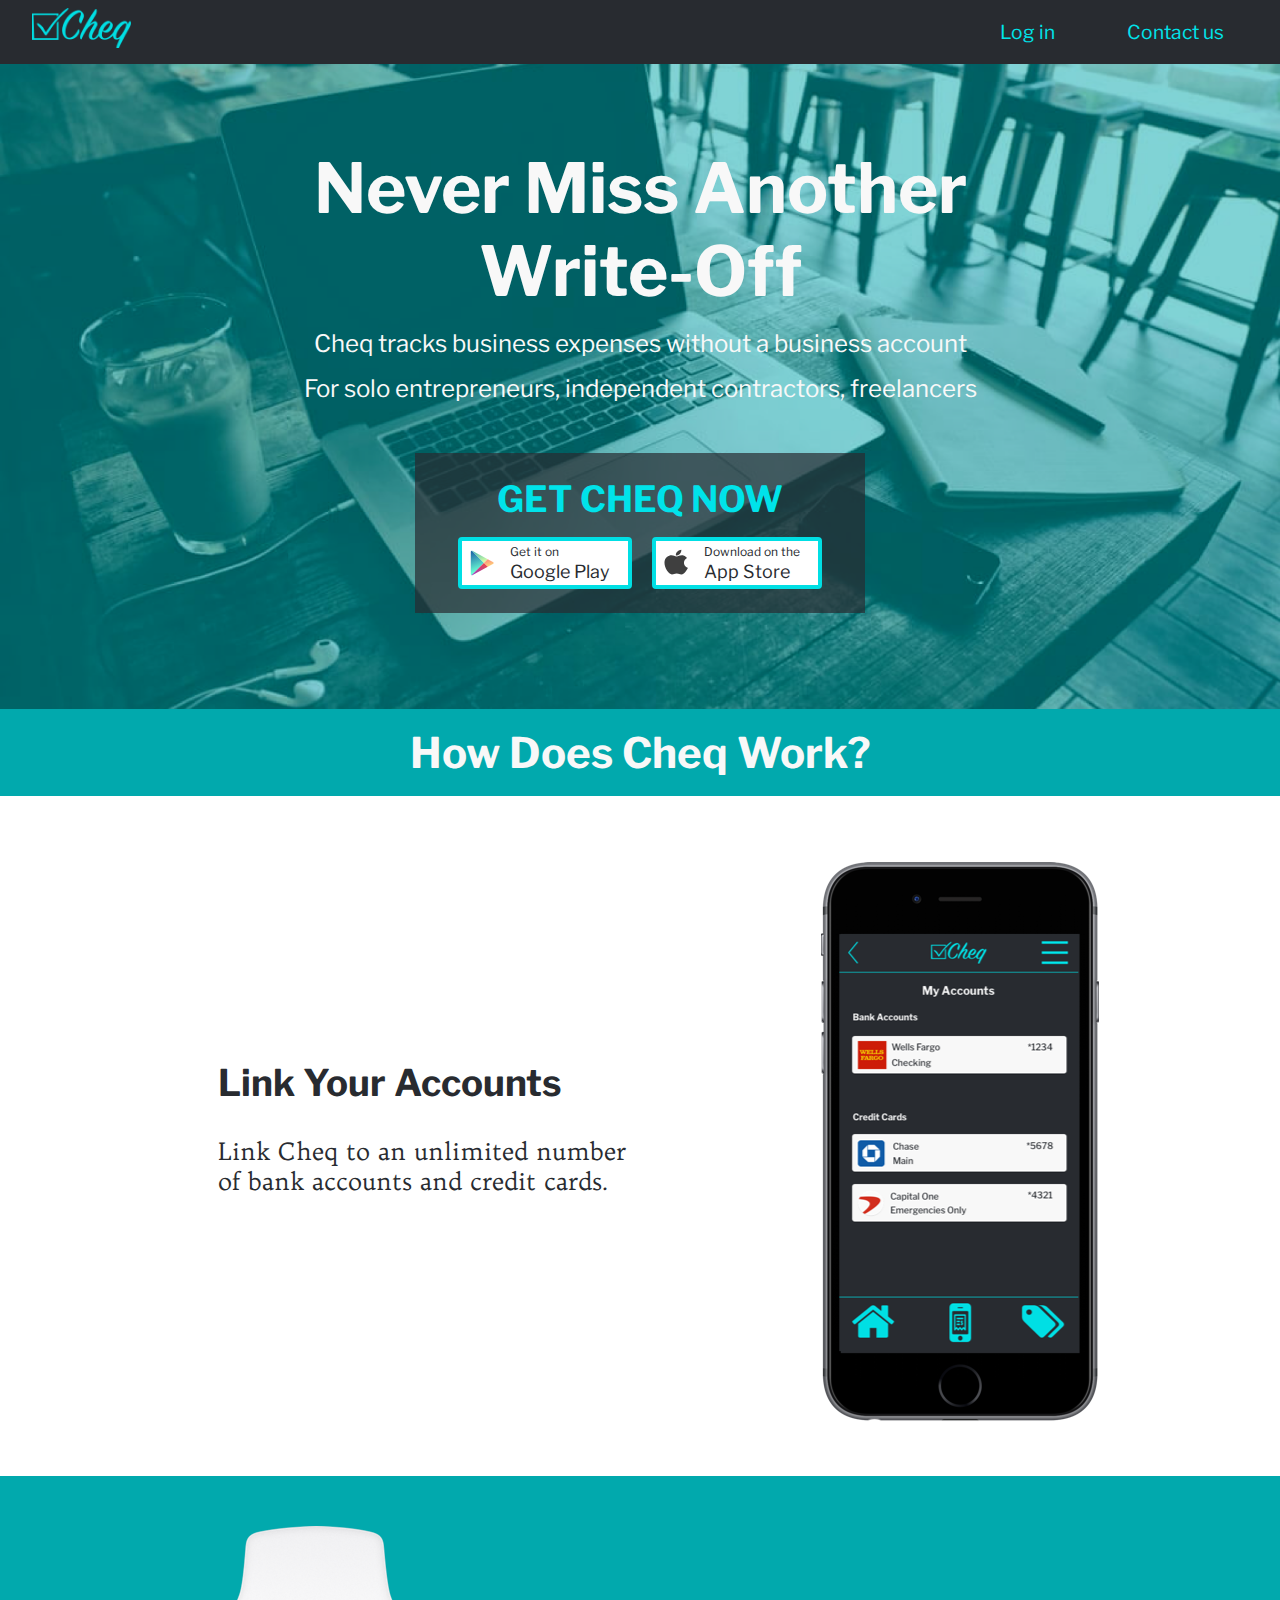
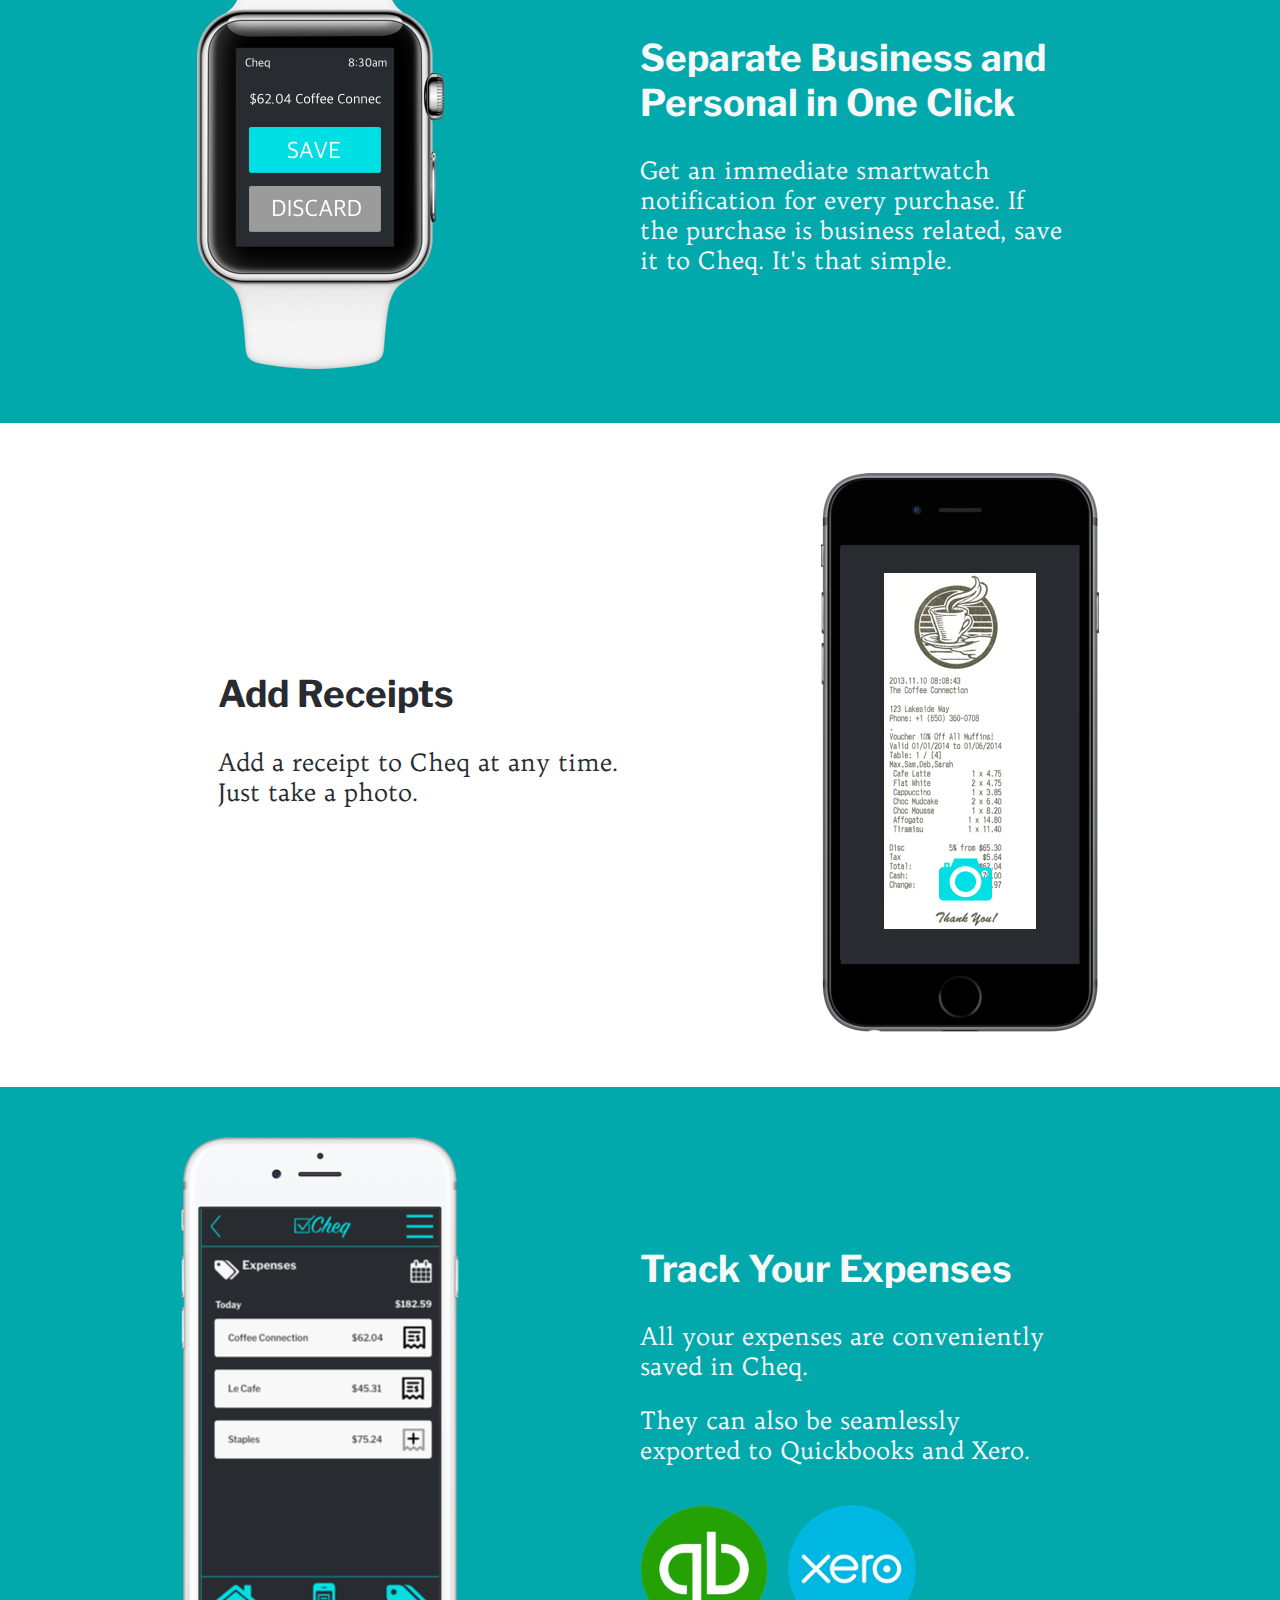
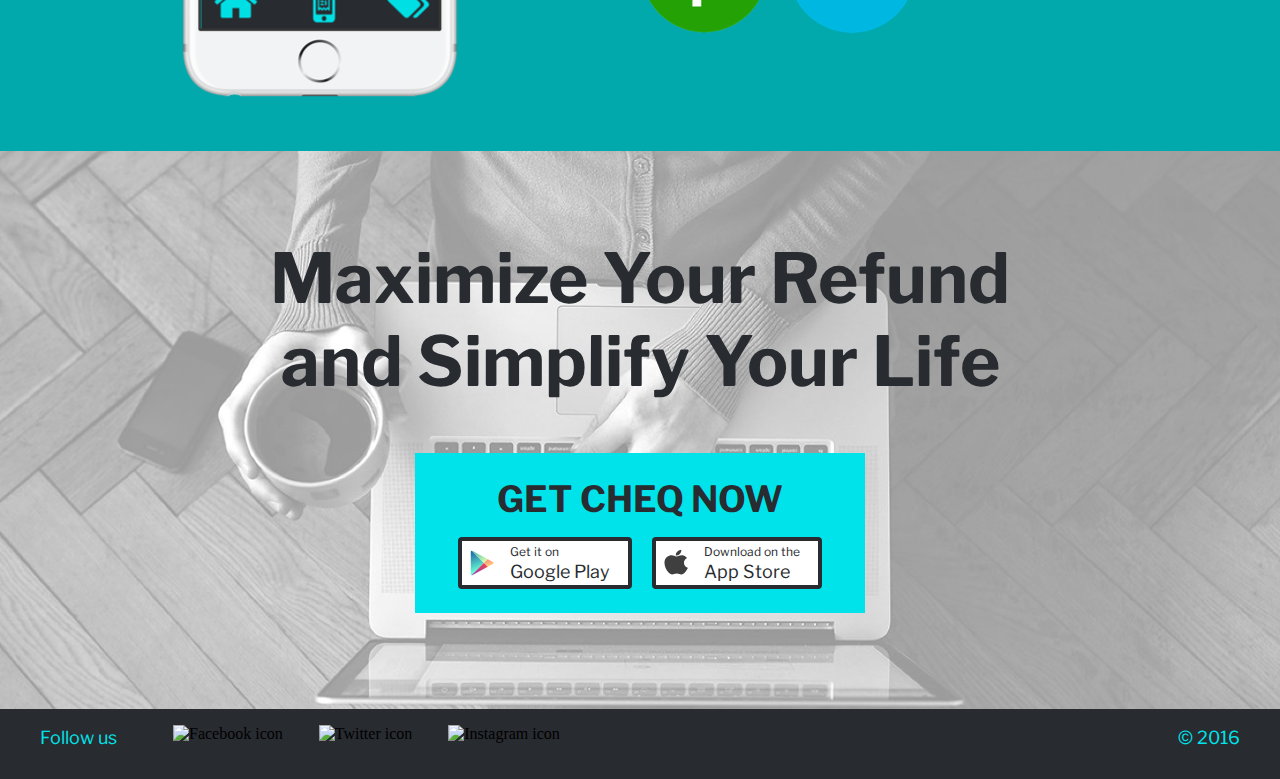
==== index.html @ eb5b0253 "Font-size media query added" ====
<!DOCTYPE html>
<head>
  <title>Cheq - Finance for Freelance</title>
  <link rel="stylesheet" href="styles.css"/>
  <link href="https://fonts.googleapis.com/css?family=Libre+Franklin:400,700|Trykker" rel="stylesheet">
</head>

<body>
  <header>
    <div class="header-container">
      <img class="logo" alt="Cheq Logo" src="Images/Cheq_Logo.png"/>
      <nav>
        <p class="header-text">Contact us</p>
        <p class="header-text">Log in</p>
      </nav>
    </div>
  </header>

  <main>
    <div class=first-page-container>
      <div class="first-page-text">
          <h1>Never Miss Another Write-Off</h1>
          <p>Cheq tracks business expenses without a business account</p>
          <p>For solo entrepreneurs, independent contractors, freelancers</p>
      </div>
      <div class="get-cheq-container-dark">
        <p class="get-cheq-white">GET CHEQ NOW</p>
        <a href="https://play.google.com/store?hl=en" target="_blank">
          <button class="google-play-button button-turquoise-border">
            <p class="small-button-text">Get it on</p>
            <p class="large-button-text">Google Play</p>
          </button>
        </a>
        <a href="https://itunes.apple.com/us/genre/ios/id36?mt=8" target="_blank">
          <button class="app-store-button button-turquoise-border">
            <p class="small-button-text">Download on the</p>
            <p class="large-button-text">App Store</p>
          </button>
        </a>
      </div>
    </div>

    <section class="white-background">
      <div class="how-it-works-header">
        <h1>How Does Cheq Work?</h1>
      </div>
      <div class="narrative-text-left">
        <h2>Link Your Accounts</h2>
        <p>Link Cheq to an unlimited number of bank accounts and credit cards.</p>
      </div>
      <div class="illustration">
        <img alt="Image of iPhone showing My Account screen" src="Images/My_Accounts_Screen.png"/>
      </div>
    </section>

    <section class="teal-background">
      <div class="narrative-text-right">
        <h2>Separate Business and Personal in One Click</h2>
        <p>Get an immediate smartwatch notification for every purchase. If the purchase is business related, save it to Cheq. It's that simple.</p>
      </div>
      <div class="illustration">
        <img alt="Image of an Apple Watch showing a notification. Text reads $62.04 Coffee Connec and there two buttons, one labelled save and the other discard" src="Images/Watch_Notification.png"/>
      </div>
    </section>

    <section class="white-background">
      <div class="narrative-text-left">
        <h2>Add Receipts</h2>
        <p>Add a receipt to Cheq at any time. Just take a photo.</p>
      </div>
      <div class="illustration">
        <img alt="Image of iPhone showing receipt capture screen" src="Images/Receipt_Capture_Screen.png"/>
      </div>
    </section>

    <section class="teal-background">
      <div class="narrative-text-right">
        <h2>Track Your Expenses</h2>
        <p>All your expenses are conveniently saved in Cheq.</p>
        <p>They can also be seamlessly exported to Quickbooks and Xero.</p>
        <a href="https://quickbooks.intuit.com/var2/?#/" target="_blank">
          <img class="thumbnail" alt="Quickbooks Logo" src="Images/quickbooks_logo.png"/>
        </a>
        <a href="https://www.xero.com/us/" target="_blank">
          <img class="thumbnail" alt="Xero Logo" src="Images/Xero_logo.png"/>
        </a>
      </div>
      <div class="illustration">
        <img alt="Image of iPhone showing Expenses screen" src="Images/Expenses_screen.png"/>
      </div>
    </section>

    <div class="white-background last-page-container">
      <div class="last-page-text">
        <h1>Maximize Your Refund and Simplify Your Life</h1>
      </div>
      <div class="get-cheq-container-turquoise">
        <p class="get-cheq-dark">GET CHEQ NOW</p>
        <a href="https://play.google.com/store" target="_blank">
          <button class="google-play-button button-dark-border">
            <p class="small-button-text">Get it on</p>
            <p class="large-button-text">Google Play</p>
          </button>
        </a>
        <a href="https://itunes.apple.com/us/genre/ios/id36?mt=8" target="_blank">
          <button class="app-store-button button-dark-border">
            <p class="small-button-text">Download on the</p>
            <p class="large-button-text">App Store</p>
          </button>
        </a>
      </div>
    </div>

  </main>

  <footer>
    <section class="footer-container">
      <p class="footer-text-left">Follow us</p>
        <div class="social-icons">
          <img class="icon" alt="Facebook icon" src="images/facebook_icon.svg"/>
          <img class="icon" alt="Twitter icon" src="images/twitter_icon.svg"/>
          <img class="icon" alt="Instagram icon" src="images/instagram_icon.svg"/>
        </div>
      <p class="footer-text-right">&copy; 2016</p>
    </section>
  </footer>
</body>
---- styles.css ----
*{
  box-sizing: border-box;
  text-decoration: none;
}

body {
  font-size: 16px;
  text-align:center;
  margin: 0;
}

header p {
  padding: 0 1rem;
  margin: 0;
}

header h1 {
  color: #F8F8F8;
}

main {
  width: 100%;
  margin: 0;
}

h1 {
  font-family: 'Libre Franklin', sans-serif;
  font-size: 4.3rem;
  font-weight: bold;
  margin: 1rem 0 1rem 0;
}

h2 {
  font-family: 'Libre Franklin', sans-serif;
  font-size: 2.3rem;
  font-weight: bold;
}
p {
  font-family: 'Trykker', serif;
  font-size: 1.5rem;
  font-weight: normal;
}

.header-container {
  background-color: #282B30;
  position: fixed;
  width: 100%;
  top: 0;
}

.logo {
  float: left;
  margin: 0.5rem 0 0.5rem 2rem;
  width: 6.2rem;
}

.header-text {
  font-family: 'Libre Franklin', sans-serif;
  font-size: 1.2rem;
  color: #00E3EA;
  display: inline;
  float: right;
  margin: 1.25rem 2.5rem 1.25rem 0;
}

.first-page-container {
  display: center;
  text-align: center;
  background-image: url("Images/First_Page_Background.png");
  background-size: cover;
  color:   #F8F8F8;
  align-items: center;
  padding-bottom: 6rem;
}

.first-page-text {
  padding-top: 8.2rem;
  margin: 0 auto;
  max-width: 67%;
}

.first-page-text p {
  font-family: 'Libre Franklin', sans-serif;
  margin: 1rem 0 1rem 0;
}

.get-cheq-container-dark {
  width: 28.12rem;
  background-color: rgba(40, 43, 48, 0.7);
  padding: 0.5rem 0 0.5rem 0;
  margin-top: 3.12rem;
  margin-left: auto;
  margin-right: auto;
}

.get-cheq-white {
  font-family: 'Libre Franklin', sans-serif;
  font-weight: bold;
  color: #00E3EA;
  font-size: 2.25rem;
  margin: 1rem 0 0 0;
}

.button-turquoise-border {
  background-color: #FFFFFF;
  border: 0.25rem solid #00DFE4;
  border-radius: 0.25rem;
  margin: 1rem 0.5rem 1rem 0.5rem;
}

.google-play-button {
  background-image: url("Images/Google_Play_Button_Background.svg");
  background-position:left;
  background-size: cover;
}

.app-store-button {
  background-image: url("Images/App_Store_Button_Background.svg");
  background-position:left;
  background-size: cover;
}

.small-button-text {
  font-family: 'Libre Franklin', sans-serif;
  color: #282B30;
  font-size: 0.75rem;
  text-align: left;
  margin: 0.125rem;
  padding-left: 2.5rem;
  padding-right: 0.625rem;
}

.large-button-text {
  font-family: 'Libre Franklin', sans-serif;
  color: #282B30;
  font-size: 1.125rem;
  text-align: left;
  margin: 0.125rem;
  padding-left: 2.5rem;
  padding-right: 0.625rem;
}

.how-it-works-header {
  background-color: #01A9AD;
  color: #F8F8F8;
  width: 100%;
  margin-top: 0;
  margin-bottom: 1rem;
  padding-top: 0.125rem;
  padding-bottom: 0.125rem;
}

.how-it-works-header h1 {
  font-size: 2.625rem;
}

.narrative-text-left {
  max-width: 33%;
  float: left;
  margin-top: 17%;
  margin-left: 17%;
  text-align: left;
}

.illustration {
  padding-top: 3.125rem;
  padding-bottom: 3.125rem;
}

.white-background {
  background: white;
  color:   #282B30;
  background-size: cover;
}

.narrative-text-right {
  max-width: 33%;
  float: right;
  margin-top: 10%;
  margin-right: 17%;
  text-align: left;
}

.teal-background {
  background: #01A9AD;
  color: #F8F8F8;
}

.last-page-container {
  display: center;
  text-align: center;
  background-image: url("Images/Last_Page_Background.png");
  color: #282B30;
  /*height: 37.5rem;*/
  padding-bottom: 6rem;
  align-items: center;
}

.last-page-text {
  padding-top: 4.375rem;
  margin: 0 auto;
  max-width: 67%;
}

.thumbnail {
  margin: 1rem 1rem 1rem 0;
  height: 8rem;
}

.icon {
  width: 2rem;
  margin: 1rem;
}

.get-cheq-container-turquoise {
  width: 28.12rem;
  background-color: #00E3EA;
  padding: 0.5rem 0 0.5rem 0;
  margin-top: 3.12rem;
  margin-left: auto;
  margin-right: auto;
}

.get-cheq-dark {
  font-family: 'Libre Franklin', sans-serif;
  font-weight: bold;
  color: #282B30;
  font-size: 2.25rem;
  margin: 1rem 0 0 0;
}

.button-dark-border {
  background-color: #FFFFFF;
  border: 0.25rem solid #282B30;
  border-radius: 0.25rem;
  margin: 1rem 0.5rem 1rem 0.5rem;
}

.footer-container {
  background-color: #282B30;
  width: 100%;
  margin-bottom: 0;
  height: 4.375rem;
}

.footer-text-left {
  font-family: 'Libre Franklin', sans-serif;
  font-size: 1.125rem;
  color: #00E3EA;
  display: inline;
  float: left;
  padding: 0px 0 0px 2.5rem;
}

.social-icons {
  float: left;
  padding: 0 0 0 2.5rem;
}

.footer-text-right {
  font-family: 'Libre Franklin', sans-serif;
  font-size: 1.125rem;
  color: #00E3EA;
  display: inline;
  float: right;
  padding: 0 2.5rem 0 0;
}

@media only screen
  and (max-device-width: 1000px) {
  h1 {
    font-size: 3.5rem;
  }
  h2 {
    font-size: 2rem;
}
  p {
    font-size: 1.4rem;
  }

  .first-page-text p {
    font-size: 0.7rem;
  }
}
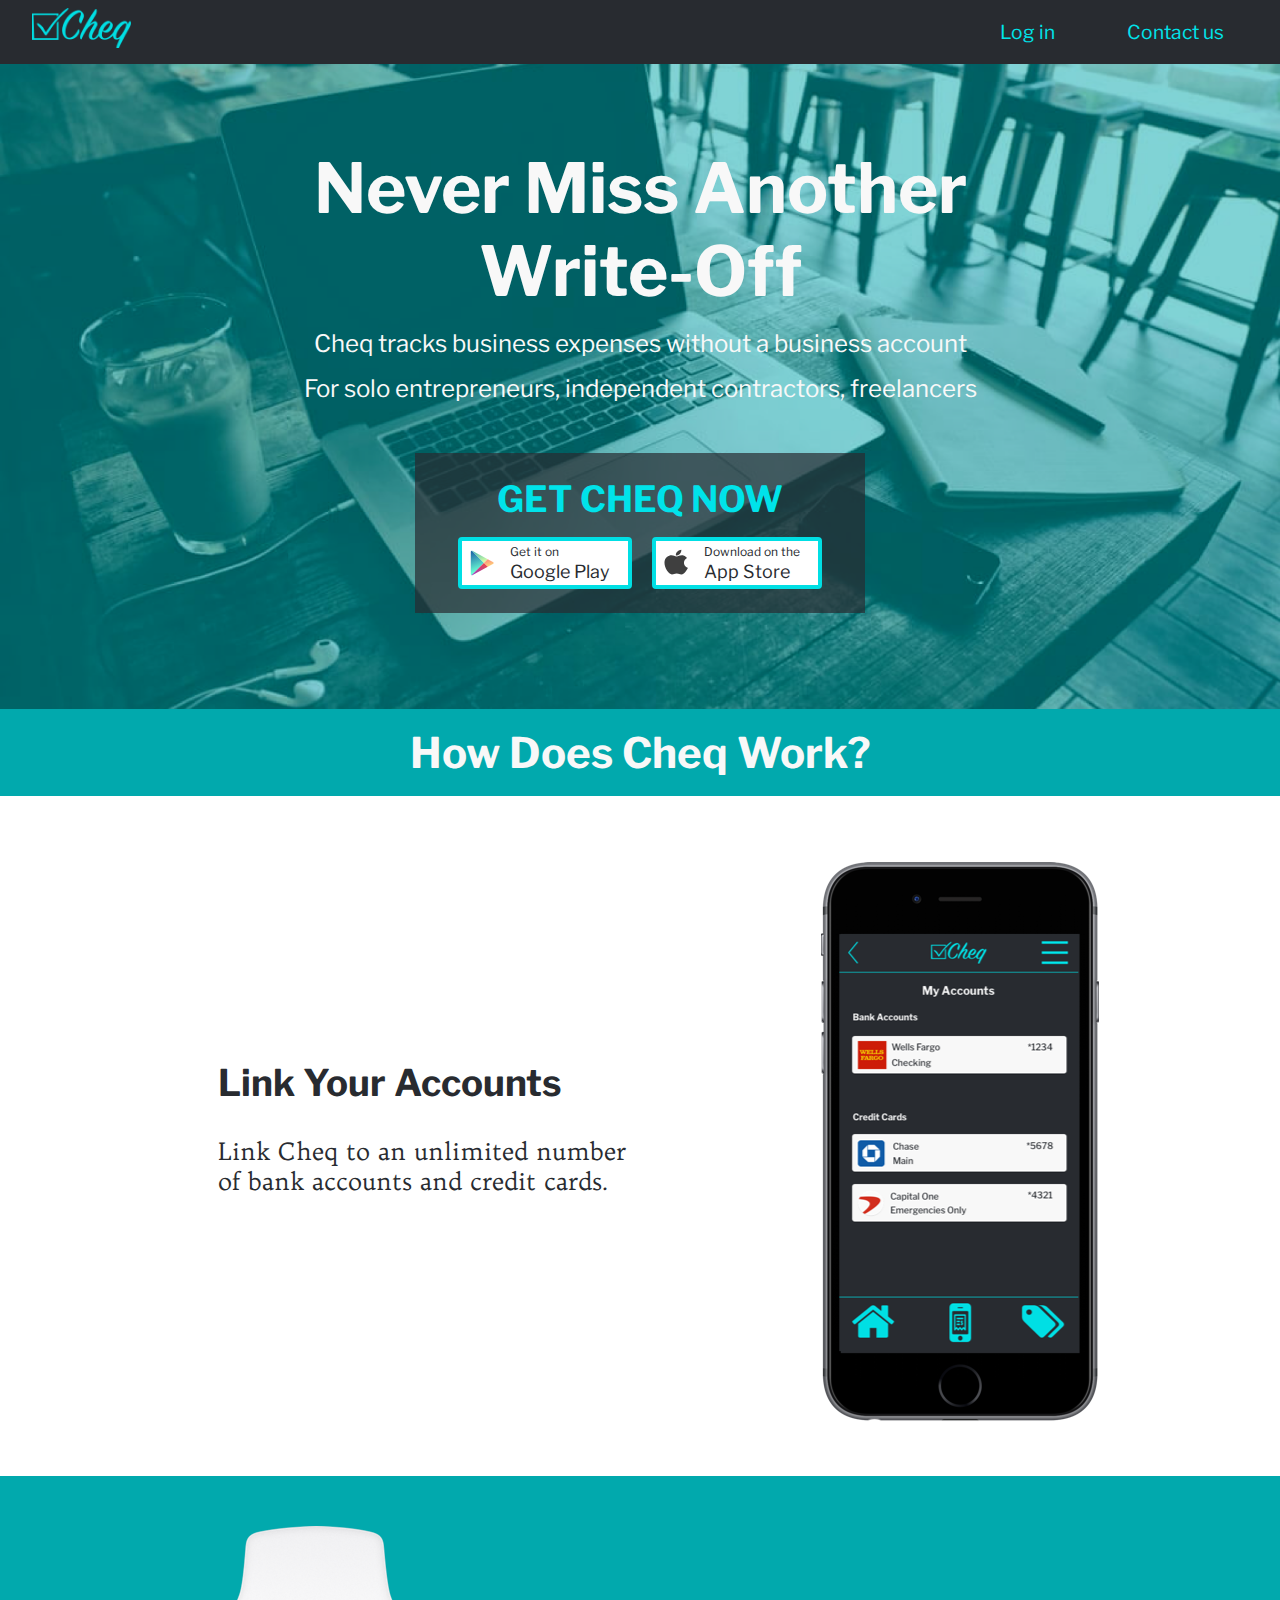
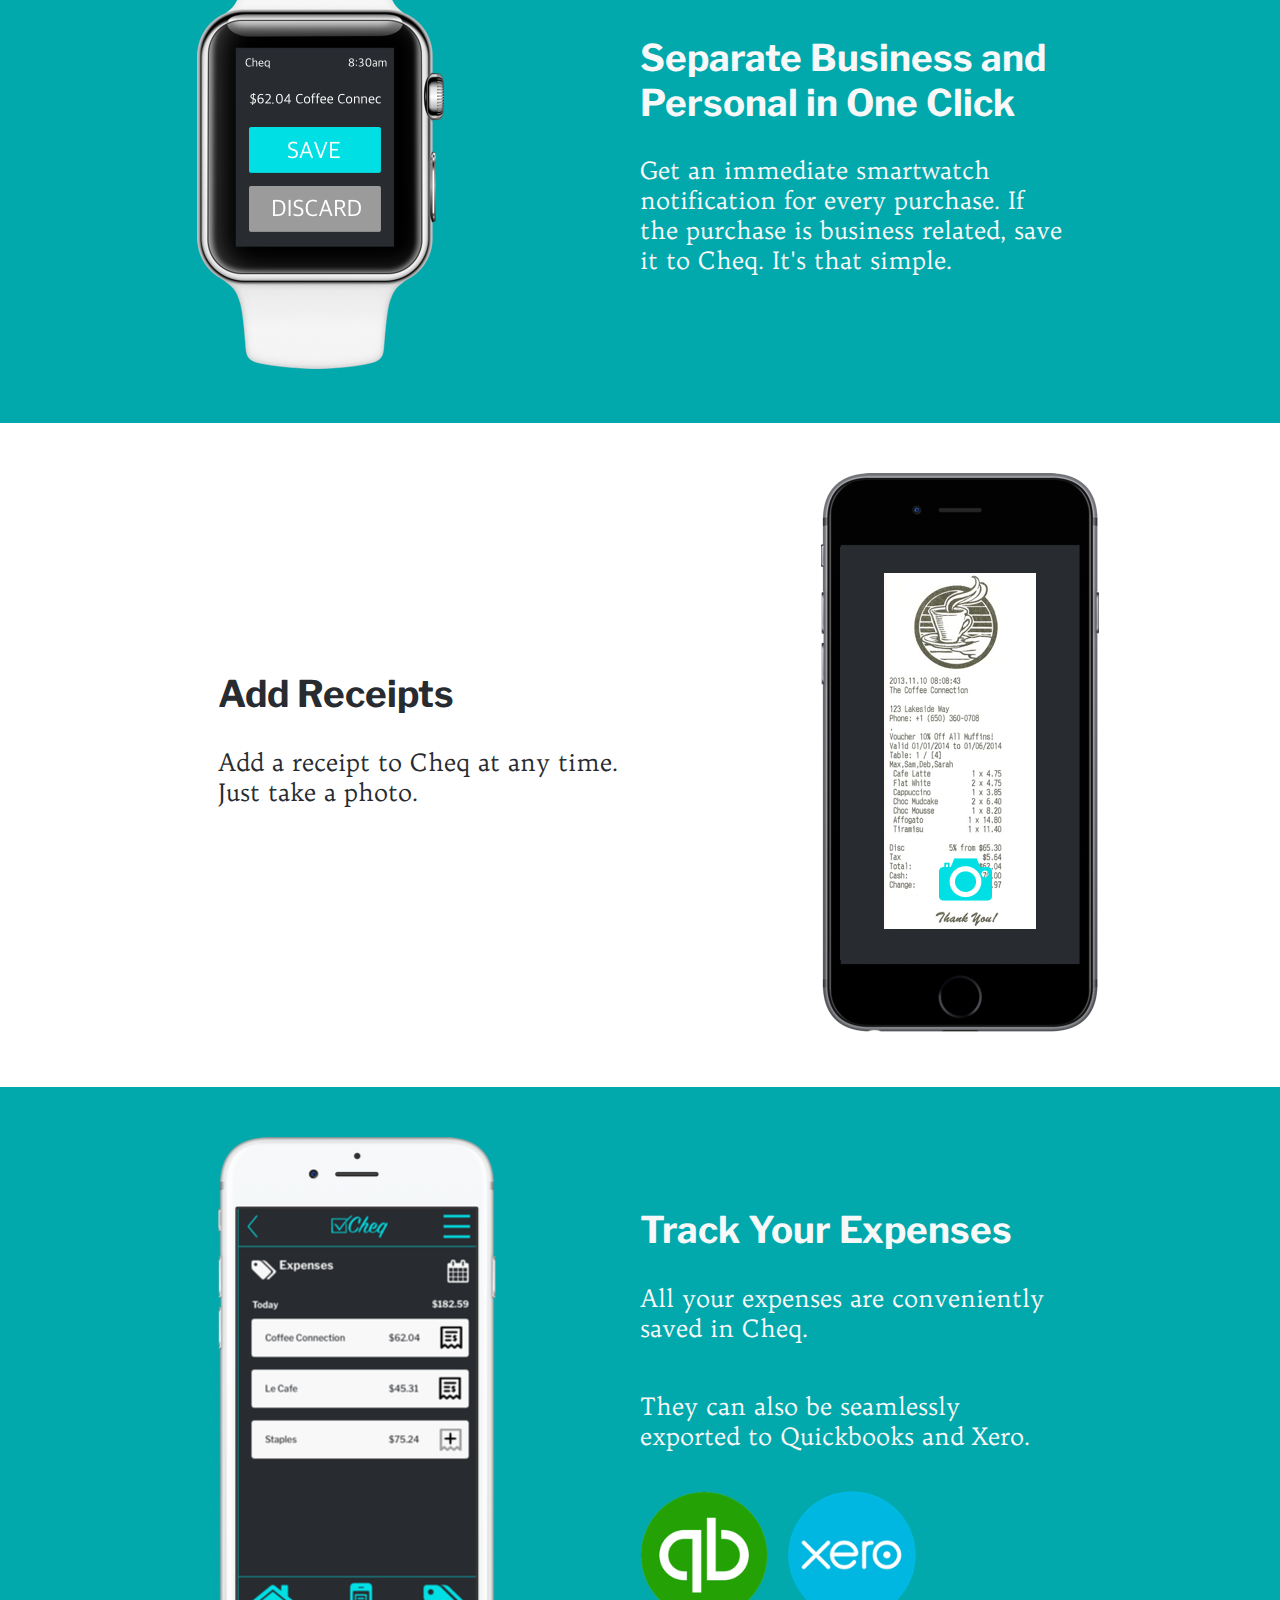
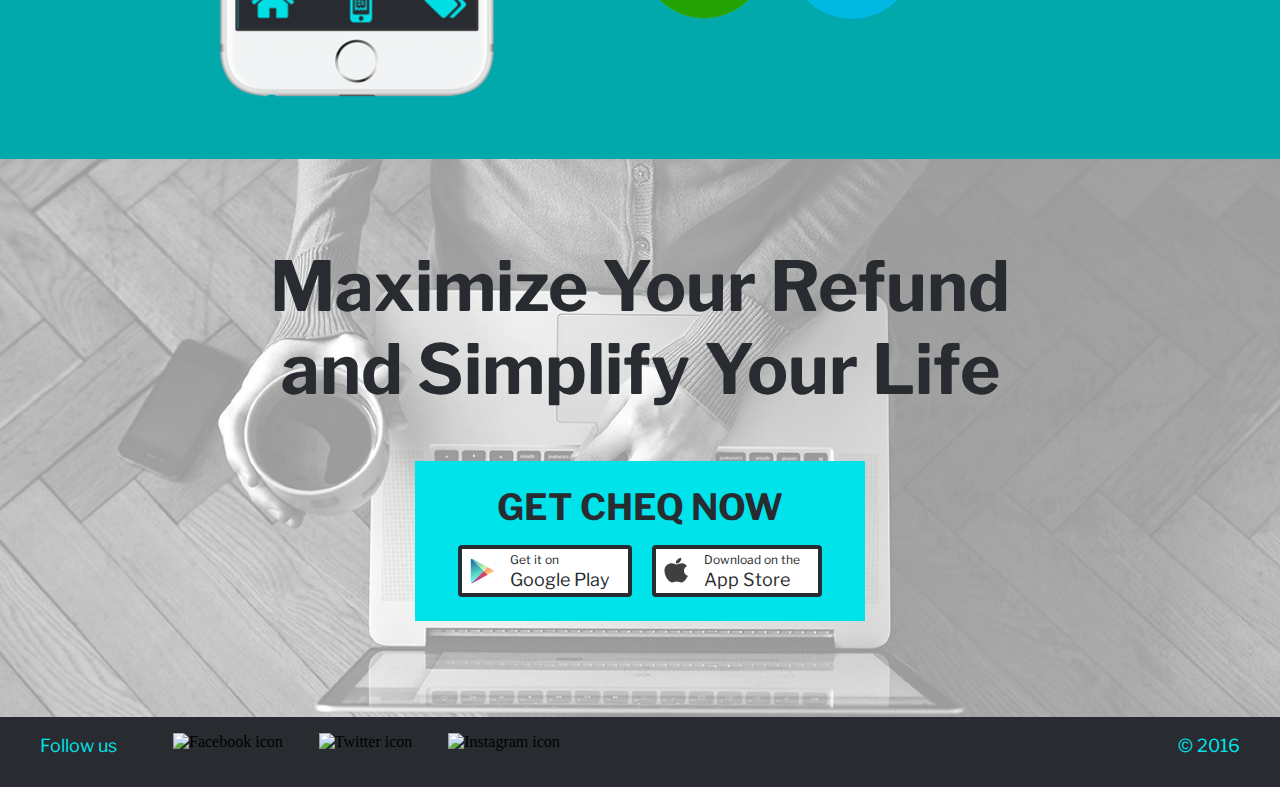
==== commit 167c5ca8: "Phone size media query done" ====
--- a/index.html
+++ b/index.html
@@ -73,10 +73,15 @@
       </div>
     </section>
 
-    <section class="teal-background">
-      <div class="narrative-text-right">
+    <div class="teal-background-two-paragraph">
+      <div class="narrative-text-right-first-paragraph">
         <h2>Track Your Expenses</h2>
         <p>All your expenses are conveniently saved in Cheq.</p>
+      </div>
+      <div class="illustration-left-float">
+        <img alt="Image of iPhone showing Expenses screen" src="Images/Expenses_screen.png"/>
+      </div>
+      <div class="narrative-text-right-second-paragraph">
         <p>They can also be seamlessly exported to Quickbooks and Xero.</p>
         <a href="https://quickbooks.intuit.com/var2/?#/" target="_blank">
           <img class="thumbnail" alt="Quickbooks Logo" src="Images/quickbooks_logo.png"/>
@@ -85,10 +90,7 @@
           <img class="thumbnail" alt="Xero Logo" src="Images/Xero_logo.png"/>
         </a>
       </div>
-      <div class="illustration">
-        <img alt="Image of iPhone showing Expenses screen" src="Images/Expenses_screen.png"/>
-      </div>
-    </section>
+    </div>
 
     <div class="white-background last-page-container">
       <div class="last-page-text">
@@ -117,9 +119,9 @@
     <section class="footer-container">
       <p class="footer-text-left">Follow us</p>
         <div class="social-icons">
-          <img class="icon" alt="Facebook icon" src="images/facebook_icon.svg"/>
-          <img class="icon" alt="Twitter icon" src="images/twitter_icon.svg"/>
-          <img class="icon" alt="Instagram icon" src="images/instagram_icon.svg"/>
+          <img class="icon" alt="Facebook icon" src="images/Facebook_Icon.svg"/>
+          <img class="icon" alt="Twitter icon" src="images/Twitter_Icon.svg"/>
+          <img class="icon" alt="Instagram icon" src="images/Instagram_Icon.svg"/>
         </div>
       <p class="footer-text-right">&copy; 2016</p>
     </section>
--- a/styles.css
+++ b/styles.css
@@ -167,6 +167,13 @@
   padding-bottom: 3.125rem;
 }
 
+.illustration-left-float {
+  margin-top: 3.125rem;
+  margin-bottom: 3.125rem;
+  padding-left: 17%;
+  float: left;
+}
+
 .white-background {
   background: white;
   color:   #282B30;
@@ -181,17 +188,41 @@
   text-align: left;
 }
 
+.narrative-text-right-first-paragraph {
+  max-width: 33%;
+  float: right;
+  margin-top: 7%;
+  margin-right: 17%;
+  margin-bottom: 0;
+  text-align: left;
+}
+
+.narrative-text-right-second-paragraph {
+  max-width: 33%;
+  float: right;
+  margin-right: 17%;
+  margin-top: 0;
+  text-align: left;
+}
+
 .teal-background {
   background: #01A9AD;
   color: #F8F8F8;
 }
 
+.teal-background-two-paragraph {
+  background: #01A9AD;
+  color: #F8F8F8;
+  float: none;
+  min-height: 42rem;
+}
+
 .last-page-container {
-  display: center;
+  clear: both;
+  display: block;
   text-align: center;
   background-image: url("Images/Last_Page_Background.png");
   color: #282B30;
-  /*height: 37.5rem;*/
   padding-bottom: 6rem;
   align-items: center;
 }
@@ -272,13 +303,102 @@
     font-size: 3.5rem;
   }
   h2 {
+    font-size: 2.2rem;
+  }
+  p {
+    font-size: 1.5rem;
+  }
+  .first-page-text p {
+    font-size: 1.3rem;
+  }
+  .get-cheq-container-dark {
+    width: 30rem;
+  }
+  .get-cheq-container-turquoise {
+    width: 30rem;
+  }
+  .small-button-text {
+    font-size: 1rem;
+  }
+  .large-button-text {
+    font-size: 1.5rem;
+  }
+  .narrative-text-right {
+    margin-top: 7%;
+  }
+}
+
+@media only screen
+  and (max-device-width: 500px) {
+  h1 {
+    font-size: 3.5rem;
+  }
+  h2 {
+    font-size: 3rem;
+  }
+  p {
     font-size: 2rem;
-}
-  p {
-    font-size: 1.4rem;
-  }
-
+  }
   .first-page-text p {
     font-size: 0.7rem;
   }
-}
+  .get-cheq-container-dark {
+    width: 40rem;
+  }
+  .get-cheq-container-turquoise {
+    width: 40rem;
+  }
+  .small-button-text {
+    font-size: 1.5rem;
+    padding-left: 4rem;
+  }
+  .large-button-text {
+    font-size: 2rem;
+    padding-left: 4rem;
+  }
+  .narrative-text-left {
+    max-width: 66%;
+    float: left;
+    margin-top: 2rem;
+    margin-left: 17%;
+    margin-right: 17%;
+    margin-bottom: 2rem;
+    text-align: center;
+  }
+  .narrative-text-right {
+    max-width: 66%;
+    float: left;
+    margin-top: 2rem;
+    margin-left: 17%;
+    margin-right: 17%;
+    margin-bottom: 2rem;
+    text-align: center;
+  }
+
+  .narrative-text-right-first-paragraph {
+    max-width: 66%;
+    float: none;
+    padding-top: 2rem;
+    margin-right: 17%;
+    margin-left: 17%;
+    padding-bottom: 2rem;
+    text-align: center;
+  }
+  .narrative-text-right-second-paragraph {
+    max-width: 66%;
+    float: none;
+    margin-right: 17%;
+    margin-top: 0;
+    text-align: center;
+    margin-left: 17%;
+    padding-bottom: 2rem;
+  }
+  .illustration-left-float {
+    margin-top: 0;
+    margin-bottom: 0;
+    padding-left: 0;
+    float: none;
+    margin-left: auto;
+    margin-right: auto;
+  }
+}
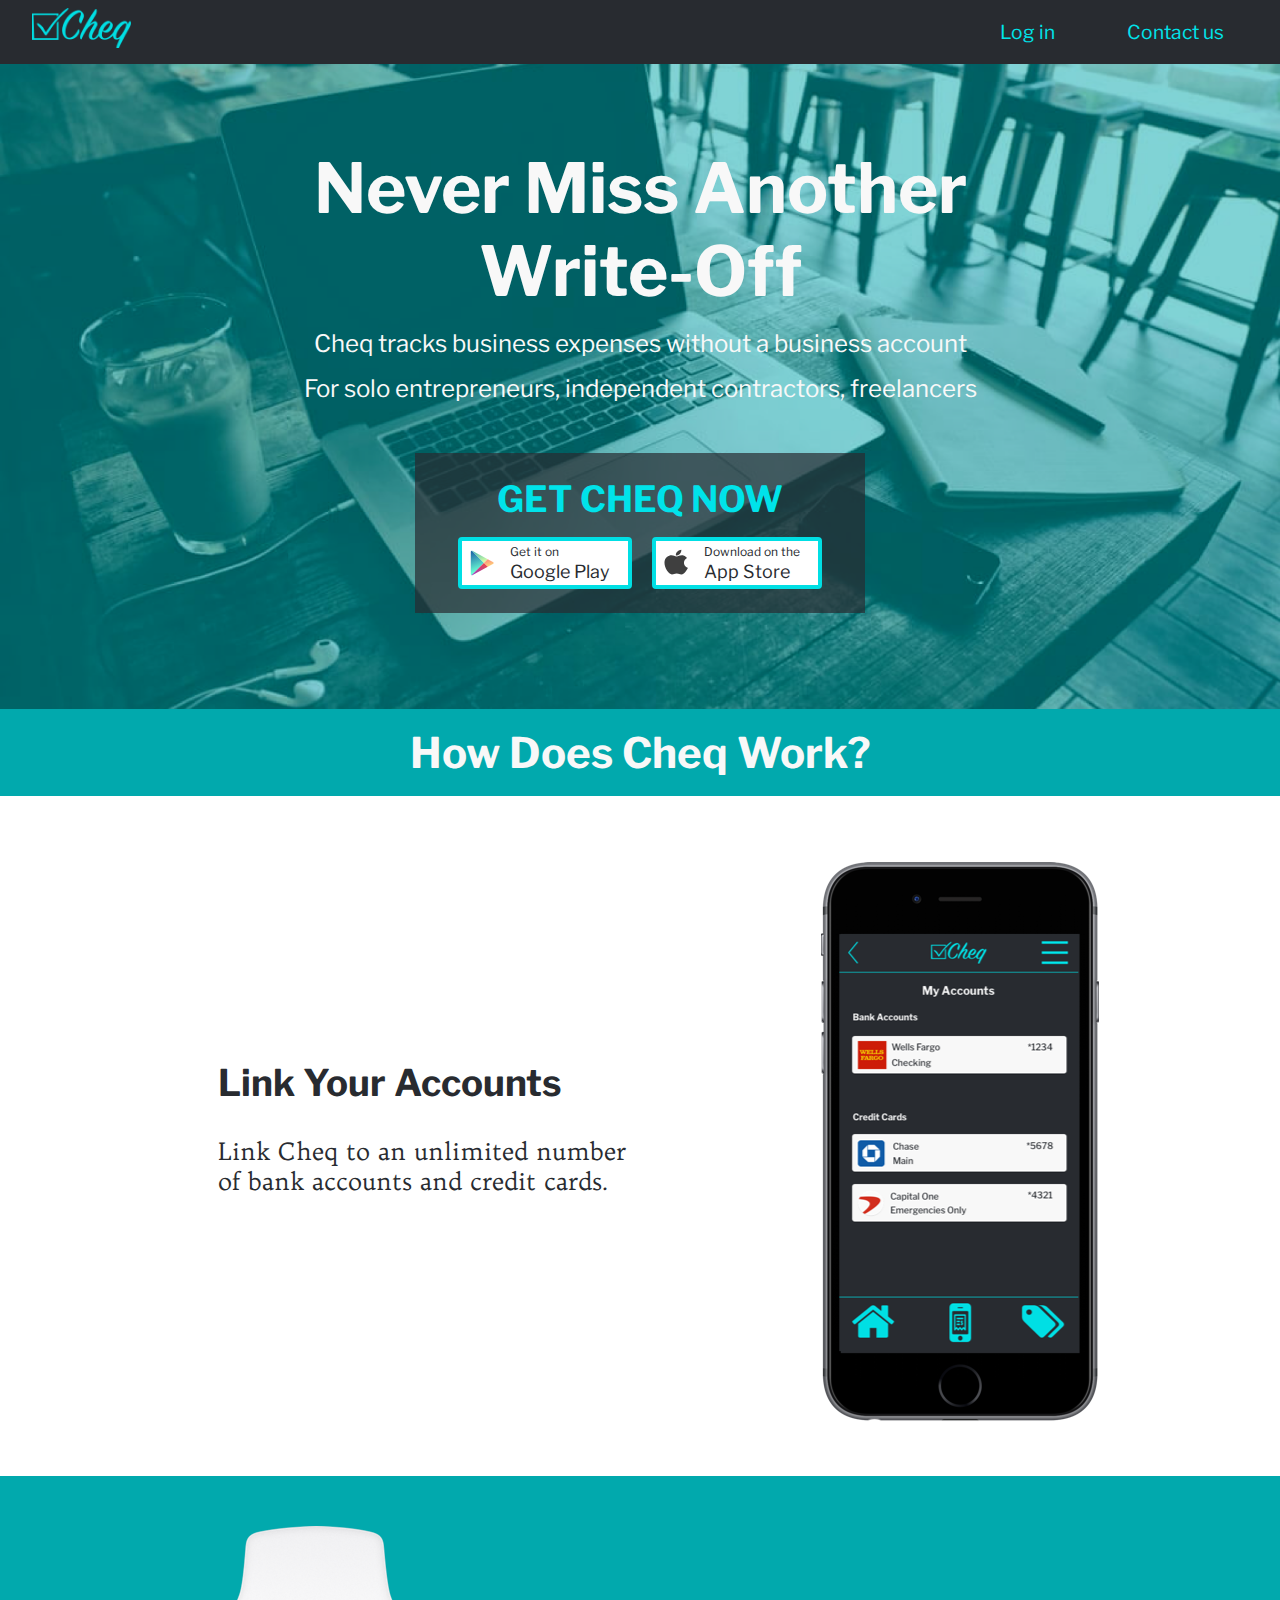
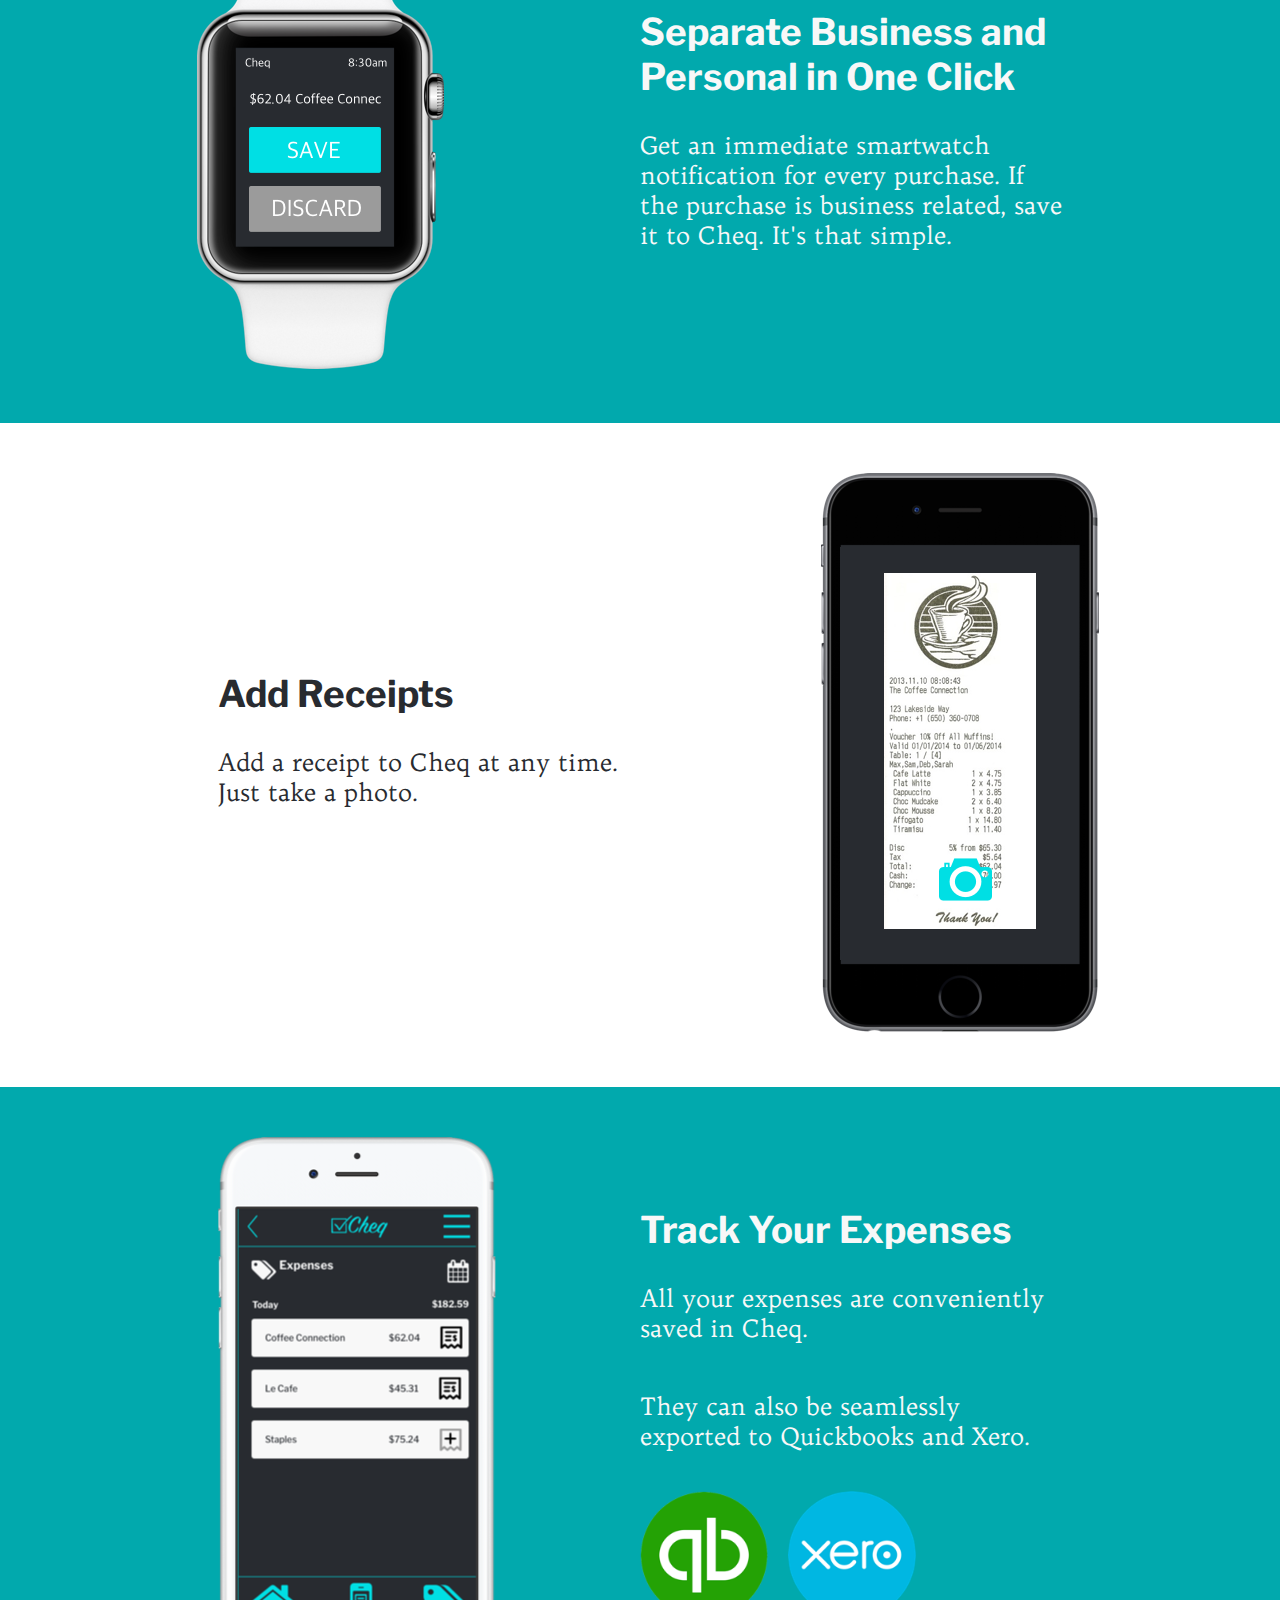
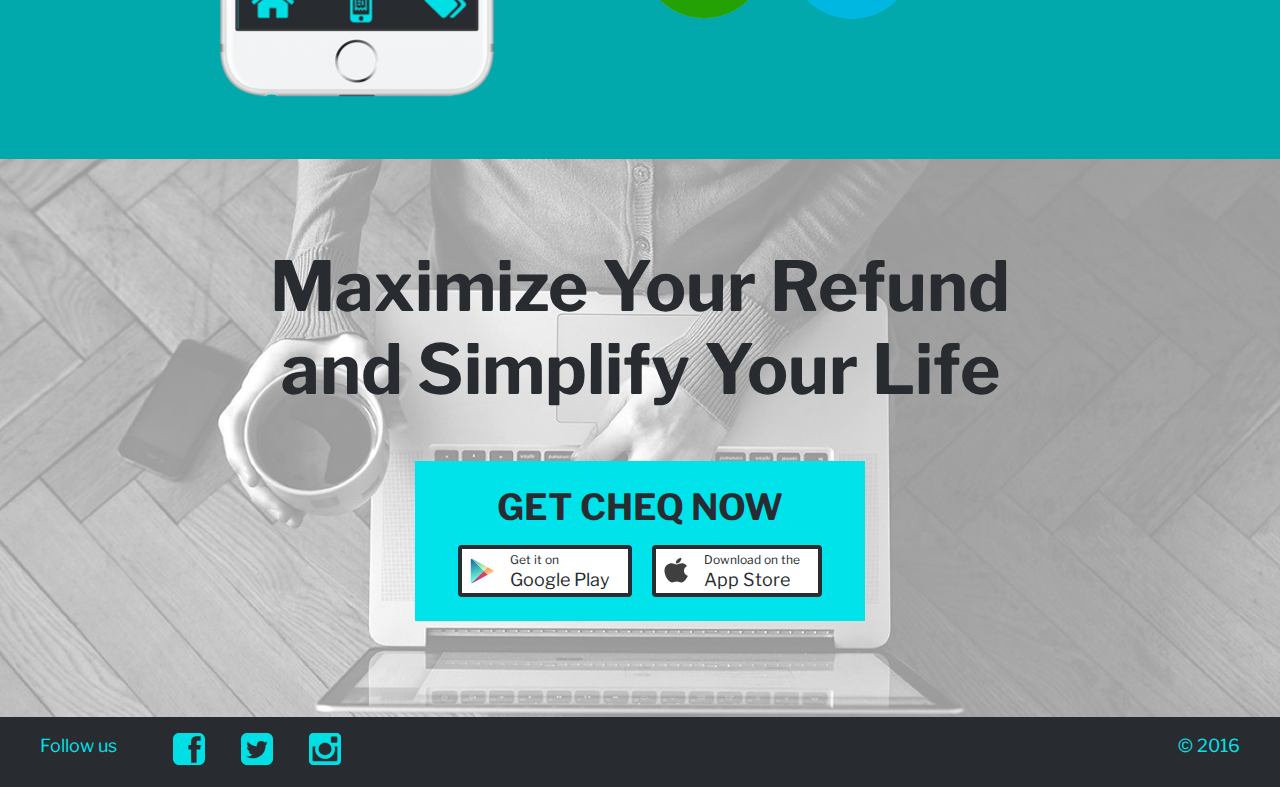
==== commit 889f0a37: "Icon link fixed" ====
--- a/index.html
+++ b/index.html
@@ -119,9 +119,9 @@
     <section class="footer-container">
       <p class="footer-text-left">Follow us</p>
         <div class="social-icons">
-          <img class="icon" alt="Facebook icon" src="images/Facebook_Icon.svg"/>
-          <img class="icon" alt="Twitter icon" src="images/Twitter_Icon.svg"/>
-          <img class="icon" alt="Instagram icon" src="images/Instagram_Icon.svg"/>
+          <img class="icon" alt="Facebook icon" src="Images/Facebook_Icon.svg"/>
+          <img class="icon" alt="Twitter icon" src="Images/Twitter_Icon.svg"/>
+          <img class="icon" alt="Instagram icon" src="Images/Instagram_Icon.svg"/>
         </div>
       <p class="footer-text-right">&copy; 2016</p>
     </section>
--- a/styles.css
+++ b/styles.css
@@ -183,7 +183,7 @@
 .narrative-text-right {
   max-width: 33%;
   float: right;
-  margin-top: 10%;
+  margin-top: 8%;
   margin-right: 17%;
   text-align: left;
 }
@@ -194,6 +194,7 @@
   margin-top: 7%;
   margin-right: 17%;
   margin-bottom: 0;
+  padding: 0;
   text-align: left;
 }
 
@@ -202,6 +203,7 @@
   float: right;
   margin-right: 17%;
   margin-top: 0;
+  padding: 0;
   text-align: left;
 }
 
@@ -326,72 +328,108 @@
   .narrative-text-right {
     margin-top: 7%;
   }
+  .narrative-text-right-first-paragraph {
+    padding: 0;
+  }
+  .narrative-text-right-second-paragraph {
+    padding: 0;
+  }
 }
 
 @media only screen
   and (max-device-width: 500px) {
   h1 {
-    font-size: 3.5rem;
+    font-size: 4.5rem;
   }
   h2 {
+    font-size: 2.5rem;
+  }
+  p {
+    font-size: 1.5rem;
+  }
+  .logo {
+    margin: 0.7rem 0 0.7rem 2rem;
+    width: 8rem;
+  }
+  .header-text {
+    font-size: 1.8rem;
+  }
+  .first-page-text {
+    max-width: 90%;
+}
+  .first-page-text p {
+    font-size: 1rem;
+  }
+  .get-cheq-container-dark {
+    width: 55rem;
+  }
+
+  .get-cheq-white {
     font-size: 3rem;
   }
-  p {
+  .get-cheq-dark {
+    font-size: 3rem;
+  }
+  .get-cheq-container-turquoise {
+    width: 55rem;
+  }
+  .small-button-text {
     font-size: 2rem;
-  }
-  .first-page-text p {
-    font-size: 0.7rem;
-  }
-  .get-cheq-container-dark {
-    width: 40rem;
-  }
-  .get-cheq-container-turquoise {
-    width: 40rem;
-  }
-  .small-button-text {
-    font-size: 1.5rem;
-    padding-left: 4rem;
+    padding-left: 6rem;
   }
   .large-button-text {
-    font-size: 2rem;
-    padding-left: 4rem;
+    font-size: 3rem;
+    padding-left: 6rem;
   }
   .narrative-text-left {
-    max-width: 66%;
+    max-width: 90%;
+    min-width: 90%;
     float: left;
     margin-top: 2rem;
-    margin-left: 17%;
-    margin-right: 17%;
+    margin-left: 5%;
+    margin-right: 5%;
     margin-bottom: 2rem;
     text-align: center;
   }
   .narrative-text-right {
-    max-width: 66%;
+    max-width: 90%;
+    min-width: 90%;
     float: left;
     margin-top: 2rem;
-    margin-left: 17%;
-    margin-right: 17%;
+    margin-left: 5%;
+    margin-right: 5%;
     margin-bottom: 2rem;
     text-align: center;
   }
-
+  .teal-background-two-paragraph {
+    background: #01A9AD;
+    color: #F8F8F8;
+    float: none;
+    width: 100%;
+    min-height: 42rem;
+    padding-top: 2rem;
+  }
   .narrative-text-right-first-paragraph {
-    max-width: 66%;
+    max-width: 90%;
+    min-width: 90%;
+    font-size: inherit;
     float: none;
-    padding-top: 2rem;
-    margin-right: 17%;
-    margin-left: 17%;
+    padding-top: 0;
+    margin-top: 2rem;
+    margin-right: 5%;
+    margin-left: 5%;
     padding-bottom: 2rem;
     text-align: center;
   }
   .narrative-text-right-second-paragraph {
-    max-width: 66%;
+    max-width: 90%;
+    min-width: 90%;
     float: none;
-    margin-right: 17%;
+    margin-right: 5%;
+    margin-left: 5%;
     margin-top: 0;
+    padding-bottom: 2rem;
     text-align: center;
-    margin-left: 17%;
-    padding-bottom: 2rem;
   }
   .illustration-left-float {
     margin-top: 0;
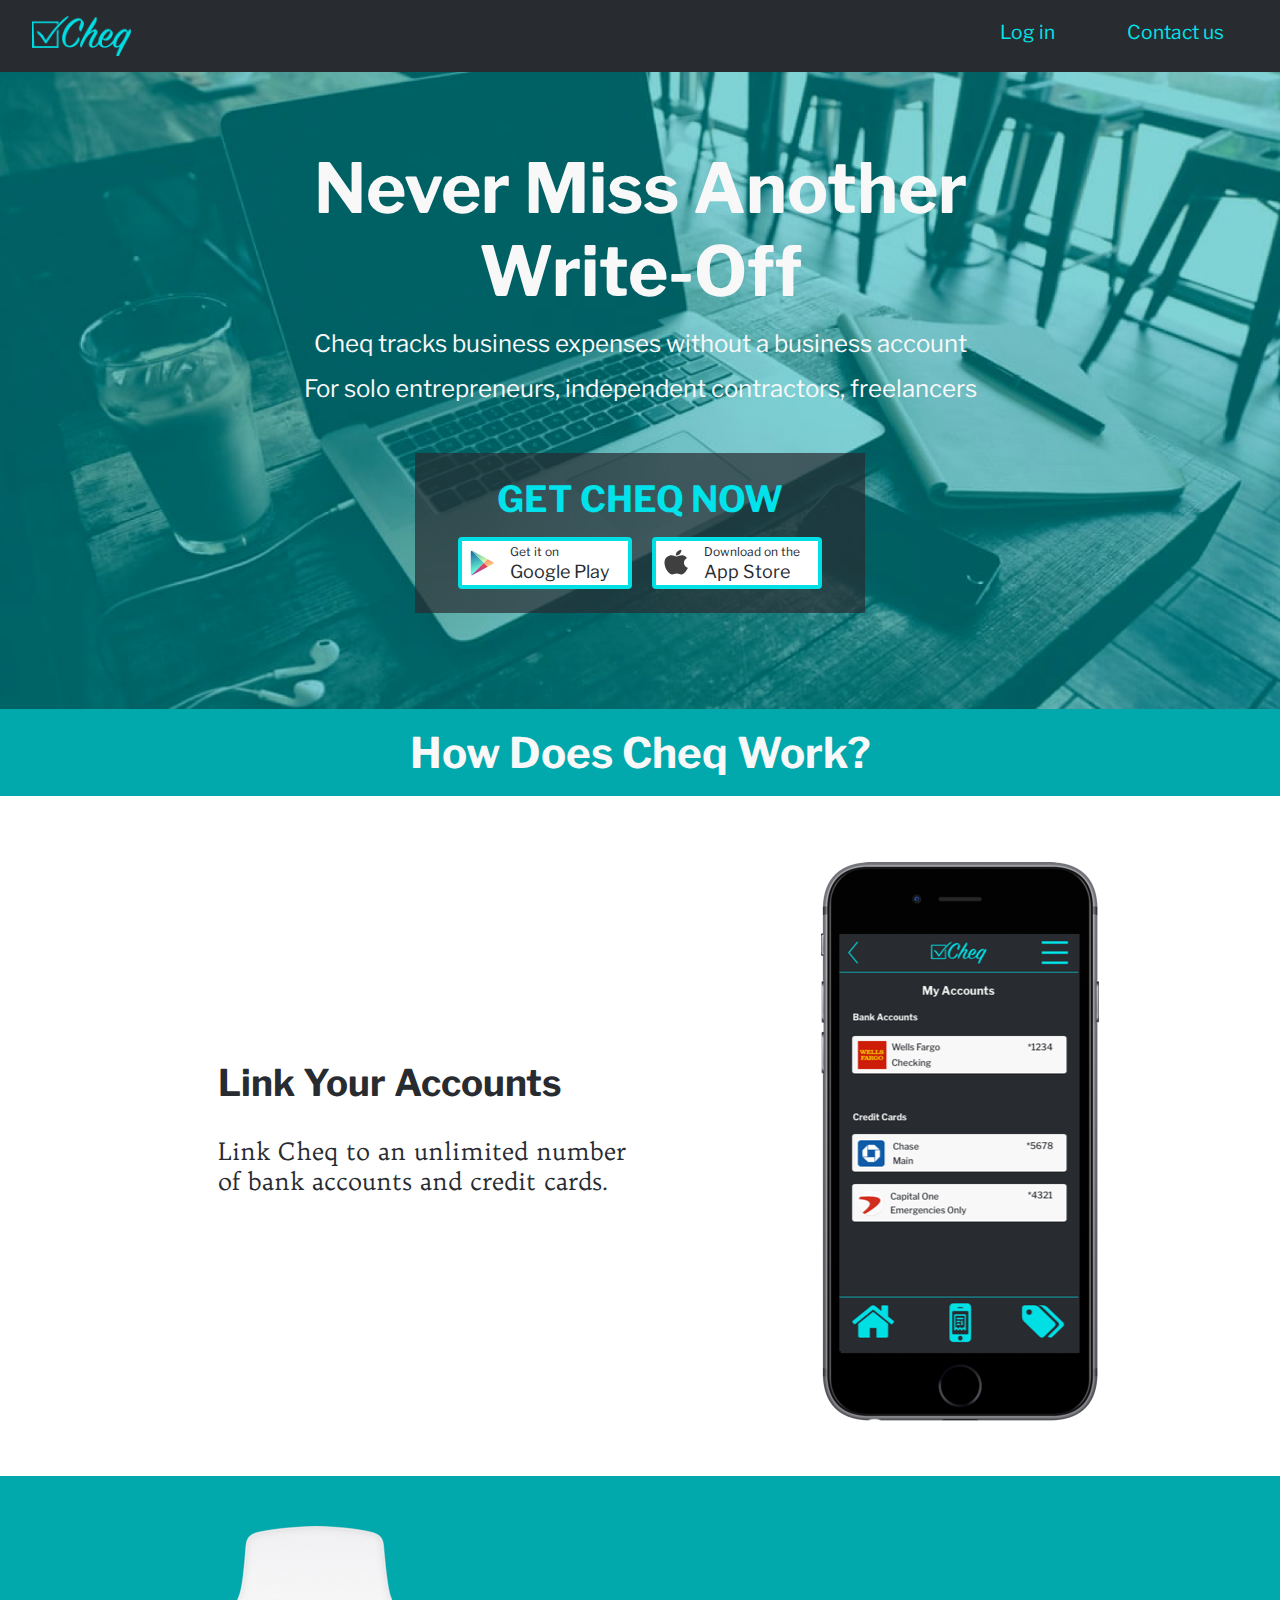
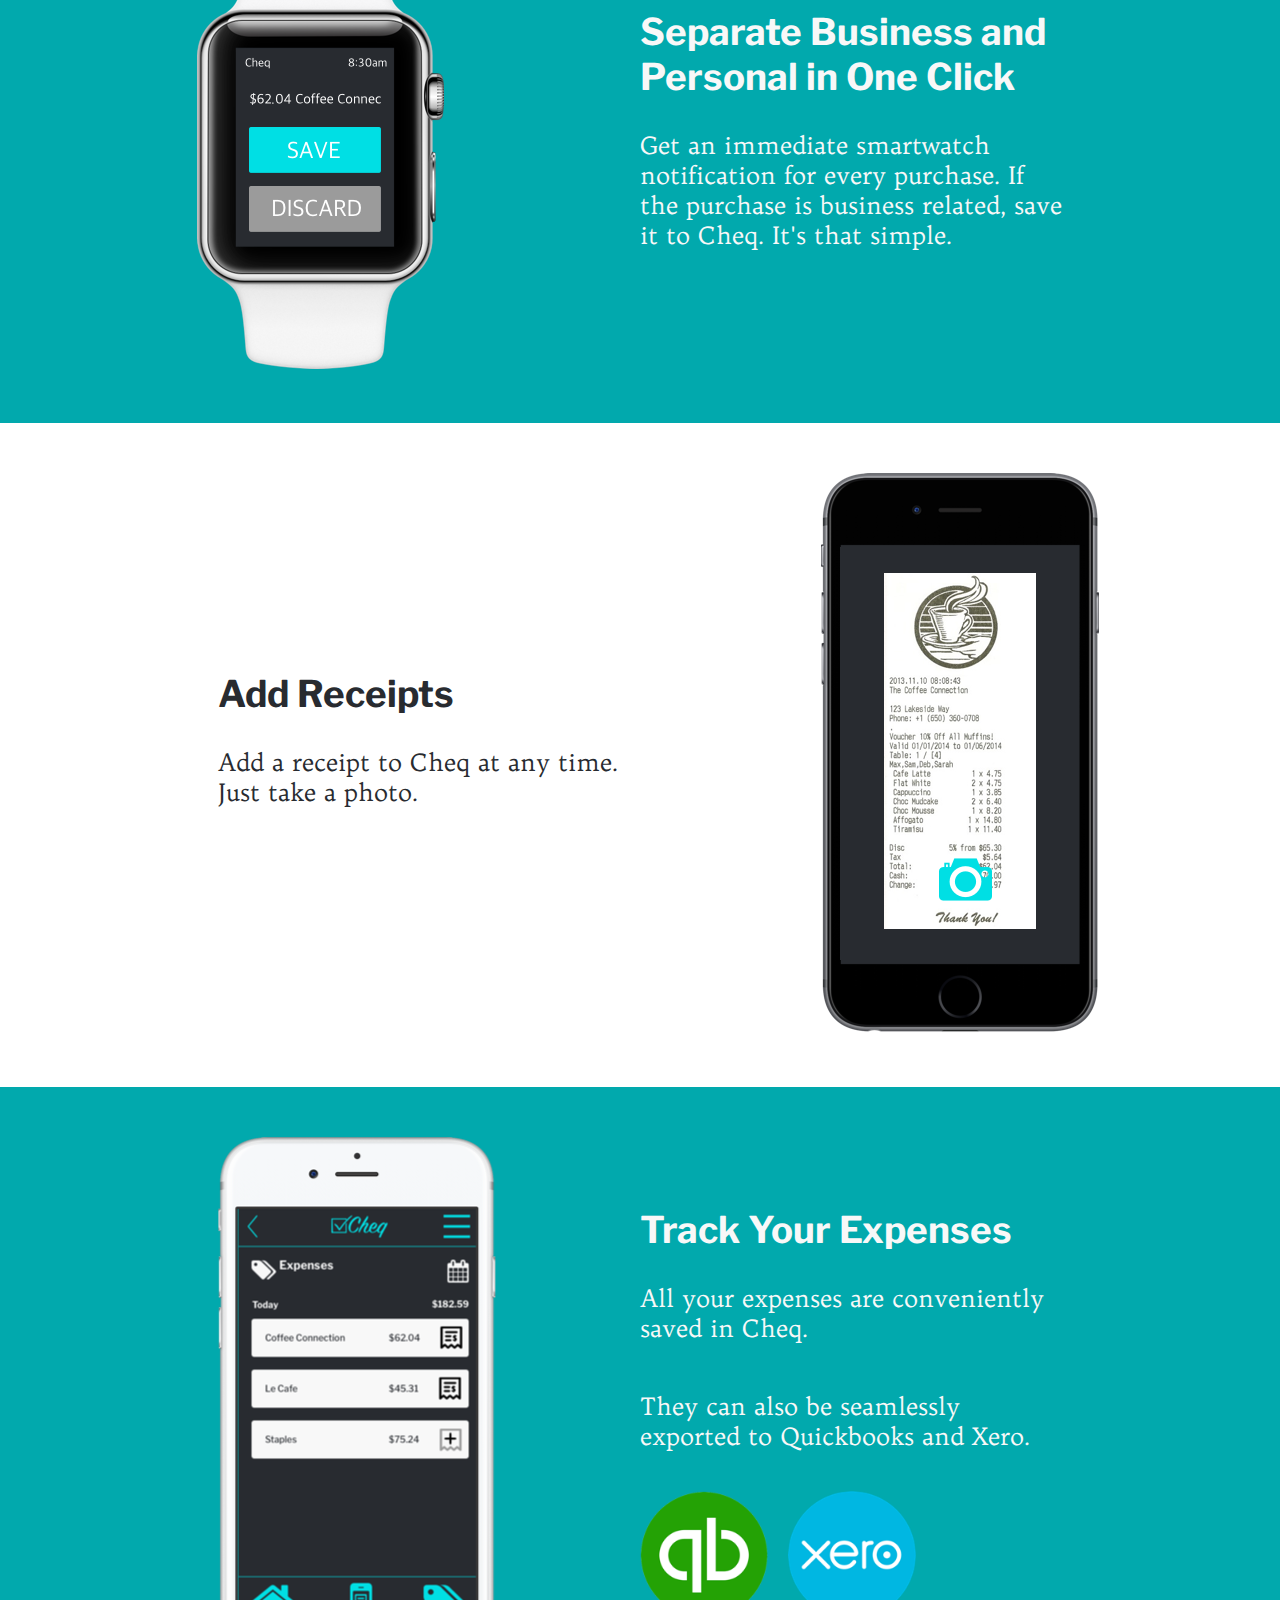
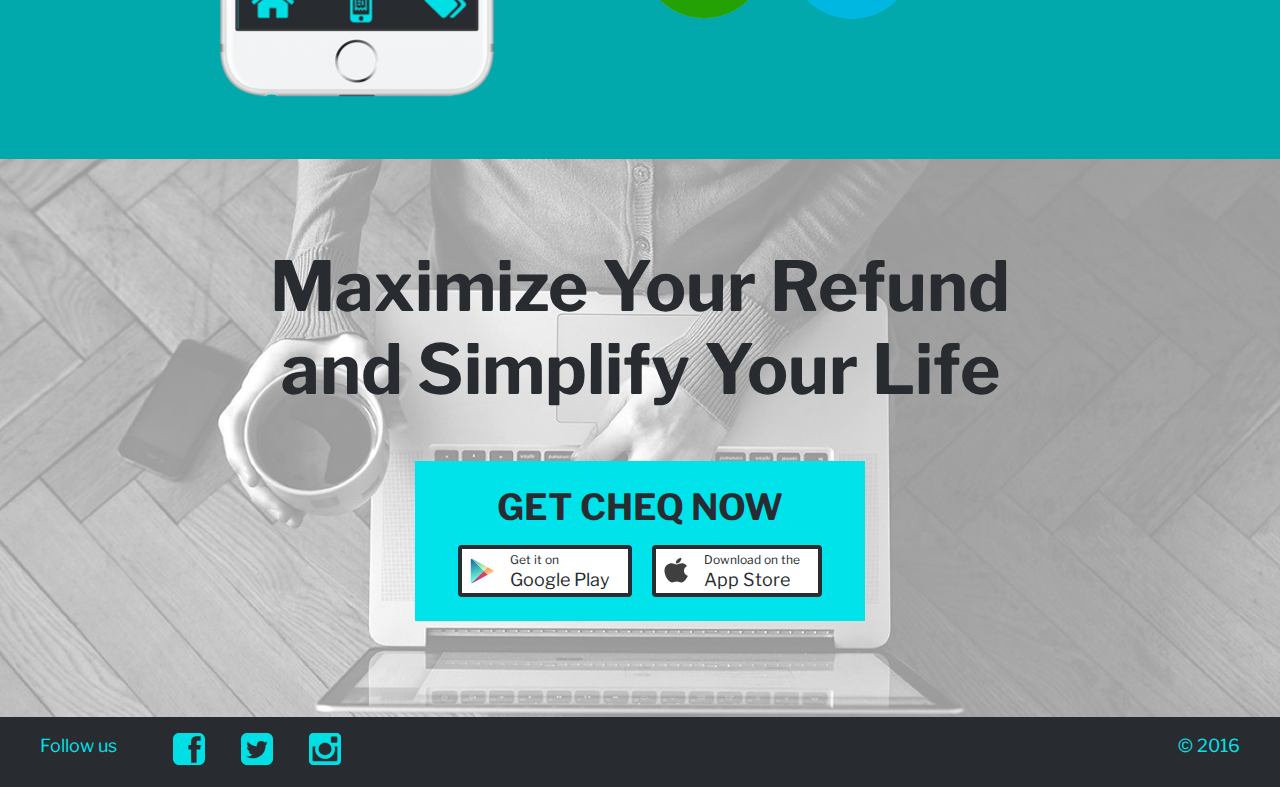
==== commit 8129fd0e: "Add files via upload" ====
--- a/index.html
+++ b/index.html
@@ -3,6 +3,10 @@
   <title>Cheq - Finance for Freelance</title>
   <link rel="stylesheet" href="styles.css"/>
   <link href="https://fonts.googleapis.com/css?family=Libre+Franklin:400,700|Trykker" rel="stylesheet">
+  <head profile="http://www.w3.org/2005/10/profile">
+    <link rel="icon"
+      type="image/png"
+      href="Images/CheqFavicon.png">
 </head>
 
 <body>
@@ -119,9 +123,15 @@
     <section class="footer-container">
       <p class="footer-text-left">Follow us</p>
         <div class="social-icons">
+        <a href="https://www.facebook.com/" target="_blank">
           <img class="icon" alt="Facebook icon" src="Images/Facebook_Icon.svg"/>
+        </a>
+        <a href="https://twitter.com/" target="_blank">
           <img class="icon" alt="Twitter icon" src="Images/Twitter_Icon.svg"/>
+        </a>
+        <a href="https://www.instagram.com/?hl=en" target="_blank">
           <img class="icon" alt="Instagram icon" src="Images/Instagram_Icon.svg"/>
+        </a>
         </div>
       <p class="footer-text-right">&copy; 2016</p>
     </section>
--- a/styles.css
+++ b/styles.css
@@ -50,7 +50,7 @@
 
 .logo {
   float: left;
-  margin: 0.5rem 0 0.5rem 2rem;
+  margin: 1rem 0 1rem 2rem;
   width: 6.2rem;
 }
 
@@ -348,11 +348,12 @@
     font-size: 1.5rem;
   }
   .logo {
-    margin: 0.7rem 0 0.7rem 2rem;
-    width: 8rem;
+    margin: 1.5rem 0 1.5rem 2rem;
+    width: 10rem;
   }
   .header-text {
-    font-size: 1.8rem;
+    font-size: 2.5rem;
+    margin-top: 1.9rem;
   }
   .first-page-text {
     max-width: 90%;
@@ -439,4 +440,22 @@
     margin-left: auto;
     margin-right: auto;
   }
-}
+  .footer-container {
+    min-height: 10rem;
+  }
+  .icon {
+    width: 6rem;
+  }
+  .footer-text-left {
+    font-size: 2.5rem;
+  }
+
+  .social-icons {
+    float: left;
+    padding: 1rem 0 1rem 3.5rem;
+  }
+
+  .footer-text-right {
+    font-size: 2.5rem;
+  }
+}
